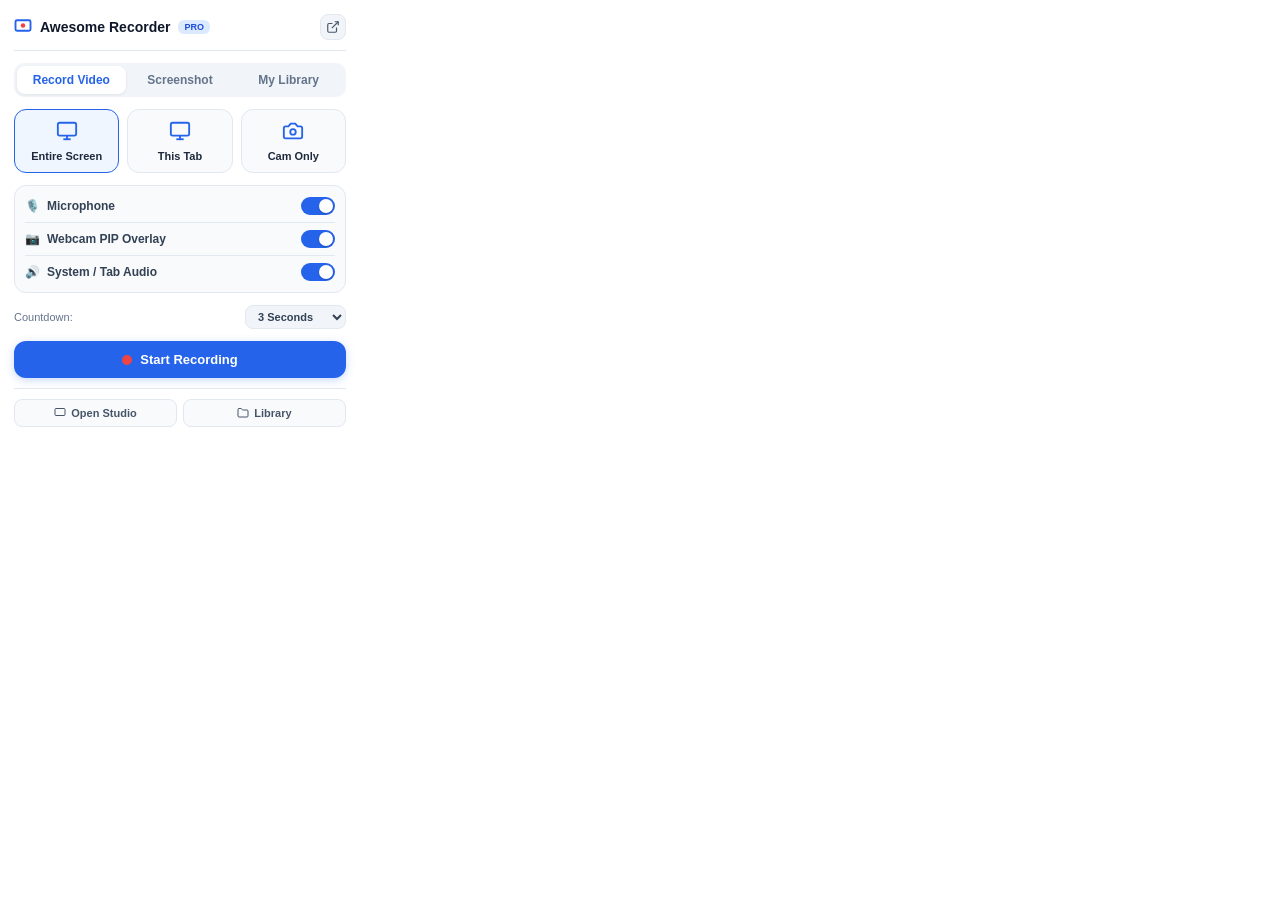
==== popup.html @ 2212f53e "i" ====
<!DOCTYPE html>
<html lang="en">
<head>
  <meta charset="utf-8">
  <title>Awesome Screen Recorder Pro</title>
  <style>
    * { box-sizing: border-box; margin: 0; padding: 0; font-family: -apple-system, BlinkMacSystemFont, 'Segoe UI', Roboto, Helvetica, Arial, sans-serif; }
    body { width: 360px; background: #ffffff; color: #0f172a; padding: 14px; user-select: none; }
    
    /* Header */
    .header { display: flex; align-items: center; justify-content: space-between; margin-bottom: 12px; padding-bottom: 10px; border-bottom: 1px solid #e2e8f0; }
    .logo { display: flex; align-items: center; gap: 8px; font-weight: 800; font-size: 14px; color: #0f172a; }
    .logo-badge { font-size: 9px; background: #dbeafe; color: #1d4ed8; font-weight: 700; padding: 2px 6px; border-radius: 6px; text-transform: uppercase; }
    .btn-icon-subtle { background: #f1f5f9; border: 1px solid #e2e8f0; border-radius: 8px; padding: 5px; cursor: pointer; color: #475569; display: flex; align-items: center; justify-content: center; }
    .btn-icon-subtle:hover { background: #e2e8f0; color: #0f172a; }

    /* Nav Tabs */
    .tabs { display: flex; background: #f1f5f9; border-radius: 10px; padding: 3px; margin-bottom: 12px; }
    .tab-btn { flex: 1; padding: 7px 4px; background: none; border: none; color: #64748b; font-size: 12px; font-weight: 700; cursor: pointer; border-radius: 8px; transition: all 0.15s ease; text-align: center; }
    .tab-btn.active { background: #ffffff; color: #2563eb; box-shadow: 0 1px 3px rgba(0,0,0,0.08); }

    /* Target Selector Cards */
    .target-grid { display: grid; grid-template-columns: 1fr 1fr 1fr; gap: 8px; margin-bottom: 12px; }
    .target-card { background: #f8fafc; border: 1.5px solid #e2e8f0; border-radius: 12px; padding: 10px 4px; text-align: center; cursor: pointer; transition: all 0.15s ease; }
    .target-card:hover { border-color: #93c5fd; background: #eff6ff; }
    .target-card.selected { border-color: #2563eb; background: #eff6ff; }
    .target-card svg { width: 22px; height: 22px; margin-bottom: 4px; color: #2563eb; }
    .target-title { font-size: 11px; font-weight: 700; color: #1e293b; }

    /* Toggles */
    .toggle-list { background: #f8fafc; border: 1px solid #e2e8f0; border-radius: 12px; padding: 4px 10px; margin-bottom: 12px; }
    .toggle-row { display: flex; align-items: center; justify-content: space-between; padding: 7px 0; border-bottom: 1px solid #e2e8f0; font-size: 12px; font-weight: 600; color: #334155; }
    .toggle-row:last-child { border-bottom: none; }
    .toggle-left { display: flex; align-items: center; gap: 7px; }
    
    .switch { position: relative; width: 34px; height: 18px; display: inline-block; }
    .switch input { opacity: 0; width: 0; height: 0; }
    .slider { position: absolute; cursor: pointer; top: 0; left: 0; right: 0; bottom: 0; background-color: #cbd5e1; border-radius: 20px; transition: .2s; }
    .slider:before { position: absolute; content: ""; height: 14px; width: 14px; left: 2px; bottom: 2px; background-color: white; border-radius: 50%; transition: .2s; box-shadow: 0 1px 2px rgba(0,0,0,0.2); }
    input:checked + .slider { background-color: #2563eb; }
    input:checked + .slider:before { transform: translateX(16px); }

    /* Options Row */
    .options-row { display: flex; align-items: center; justify-content: space-between; margin-bottom: 12px; font-size: 11px; color: #64748b; }
    .select-pill { background: #f1f5f9; border: 1px solid #e2e8f0; border-radius: 8px; padding: 4px 8px; font-size: 11px; font-weight: 600; color: #334155; outline: none; cursor: pointer; }

    /* Action Buttons */
    .btn-primary { width: 100%; padding: 11px; background: #2563eb; color: white; border: none; border-radius: 12px; font-weight: 800; font-size: 13px; cursor: pointer; display: flex; align-items: center; justify-content: center; gap: 8px; box-shadow: 0 2px 8px rgba(37,99,235,0.25); transition: background 0.15s; }
    .btn-primary:hover { background: #1d4ed8; }
    
    .rec-dot { width: 10px; height: 10px; border-radius: 50%; background: #ef4444; animation: pulse 1.5s infinite; }
    @keyframes pulse { 0% { opacity: 1; transform: scale(1); } 50% { opacity: 0.4; transform: scale(0.85); } 100% { opacity: 1; transform: scale(1); } }

    /* Screenshot Grid */
    .screenshot-grid { display: flex; flex-col; gap: 8px; }
    .shot-btn { display: flex; align-items: center; gap: 10px; width: 100%; padding: 10px 12px; background: #f8fafc; border: 1px solid #e2e8f0; border-radius: 12px; text-align: left; cursor: pointer; transition: all 0.15s; }
    .shot-btn:hover { background: #eff6ff; border-color: #93c5fd; }
    .shot-icon { width: 32px; height: 32px; border-radius: 8px; background: #dbeafe; color: #2563eb; display: flex; align-items: center; justify-content: center; shrink-0; }
    .shot-title { font-size: 12px; font-weight: 700; color: #0f172a; }
    .shot-desc { font-size: 10px; color: #64748b; }

    /* Footer Tools */
    .footer-tools { display: flex; gap: 6px; margin-top: 10px; padding-top: 10px; border-top: 1px solid #e2e8f0; }
    .tool-link { flex: 1; display: flex; align-items: center; justify-content: center; gap: 5px; padding: 7px; background: #f8fafc; border: 1px solid #e2e8f0; border-radius: 8px; font-size: 11px; font-weight: 700; color: #475569; cursor: pointer; text-decoration: none; transition: all 0.15s; }
    .tool-link:hover { background: #f1f5f9; color: #0f172a; border-color: #cbd5e1; }

    /* Notification banner */
    .notice { margin-top: 8px; padding: 6px 8px; background: #fef3c7; border: 1px solid #fde68a; border-radius: 8px; font-size: 10px; color: #92400e; display: none; line-height: 1.3; }
  </style>
</head>
<body>
  <!-- Top Header -->
  <div class="header">
    <div class="logo">
      <svg width="18" height="18" viewBox="0 0 24 24" fill="none" stroke="#2563eb" stroke-width="2.5"><rect width="20" height="14" x="2" y="3" rx="2"/><circle cx="12" cy="10" r="3" fill="#ef4444" stroke="none"/></svg>
      <span>Awesome Recorder</span>
      <span class="logo-badge">PRO</span>
    </div>
    <button class="btn-icon-subtle" id="btnOpenStudio" title="Open Full Studio">
      <svg width="14" height="14" viewBox="0 0 24 24" fill="none" stroke="currentColor" stroke-width="2"><path d="M18 13v6a2 2 0 0 1-2 2H5a2 2 0 0 1-2-2V8a2 2 0 0 1 2-2h6"/><polyline points="15 3 21 3 21 9"/><line x1="10" x2="21" y1="14" y2="3"/></svg>
    </button>
  </div>

  <!-- Tabs Navigation -->
  <div class="tabs">
    <button class="tab-btn active" id="tabRecord">Record Video</button>
    <button class="tab-btn" id="tabScreenshot">Screenshot</button>
    <button class="tab-btn" id="tabLibrary">My Library</button>
  </div>

  <!-- Panel 1: Record Video -->
  <div id="panelRecord">
    <div class="target-grid">
      <div class="target-card selected" data-target="desktop" id="targetDesktop">
        <svg viewBox="0 0 24 24" fill="none" stroke="currentColor" stroke-width="2"><rect width="20" height="14" x="2" y="3" rx="2"/><path d="M12 17v4"/><path d="M8 21h8"/></svg>
        <div class="target-title">Entire Screen</div>
      </div>
      <div class="target-card" data-target="tab" id="targetTab">
        <svg viewBox="0 0 24 24" fill="none" stroke="currentColor" stroke-width="2"><rect width="20" height="14" x="2" y="3" rx="2"/><line x1="8" x2="16" y1="21" y2="21"/><line x1="12" x2="12" y1="17" y2="21"/></svg>
        <div class="target-title">This Tab</div>
      </div>
      <div class="target-card" data-target="camera" id="targetCamera">
        <svg viewBox="0 0 24 24" fill="none" stroke="currentColor" stroke-width="2"><path d="M14.5 4h-5L7 7H4a2 2 0 0 0-2 2v9a2 2 0 0 0 2 2h16a2 2 0 0 0 2-2V9a2 2 0 0 0-2-2h-3l-2.5-3z"/><circle cx="12" cy="13" r="3"/></svg>
        <div class="target-title">Cam Only</div>
      </div>
    </div>

    <div class="toggle-list">
      <div class="toggle-row">
        <div class="toggle-left">
          <span>🎙️</span>
          <span>Microphone</span>
        </div>
        <label class="switch">
          <input type="checkbox" id="micToggle" checked>
          <span class="slider"></span>
        </label>
      </div>

      <div class="toggle-row">
        <div class="toggle-left">
          <span>📷</span>
          <span>Webcam PIP Overlay</span>
        </div>
        <label class="switch">
          <input type="checkbox" id="camToggle" checked>
          <span class="slider"></span>
        </label>
      </div>

      <div class="toggle-row">
        <div class="toggle-left">
          <span>🔊</span>
          <span>System / Tab Audio</span>
        </div>
        <label class="switch">
          <input type="checkbox" id="sysAudioToggle" checked>
          <span class="slider"></span>
        </label>
      </div>
    </div>

    <div class="options-row">
      <span>Countdown:</span>
      <select class="select-pill" id="countdownSelect">
        <option value="0">Off (Instant)</option>
        <option value="3" selected>3 Seconds</option>
        <option value="5">5 Seconds</option>
      </select>
    </div>

    <button class="btn-primary" id="btnStartRecording">
      <span class="rec-dot"></span>
      <span>Start Recording</span>
    </button>
  </div>

  <!-- Panel 2: Screenshot -->
  <div id="panelScreenshot" style="display: none;">
    <div class="screenshot-grid" style="display: flex; flex-direction: column; gap: 8px;">
      
      <button class="shot-btn" id="btnCaptureVisible">
        <div class="shot-icon">
          <svg width="18" height="18" viewBox="0 0 24 24" fill="none" stroke="currentColor" stroke-width="2"><path d="M23 19a2 2 0 0 1-2 2H3a2 2 0 0 1-2-2V8a2 2 0 0 1 2-2h4l2-3h6l2 3h4a2 2 0 0 1 2 2z"/><circle cx="12" cy="13" r="4"/></svg>
        </div>
        <div>
          <div class="shot-title">Capture Visible Part</div>
          <div class="shot-desc">Instant screenshot of current webpage</div>
        </div>
      </button>

      <button class="shot-btn" id="btnCaptureSelected">
        <div class="shot-icon">
          <svg width="18" height="18" viewBox="0 0 24 24" fill="none" stroke="currentColor" stroke-width="2"><path d="M6 2v14a2 2 0 0 0 2 2h14"/><path d="M18 22V8a2 2 0 0 0-2-2H2"/></svg>
        </div>
        <div>
          <div class="shot-title">Selected Area (Crop)</div>
          <div class="shot-desc">Drag crosshairs to crop any rectangular area</div>
        </div>
      </button>

      <button class="shot-btn" id="btnCaptureEntireScreen">
        <div class="shot-icon">
          <svg width="18" height="18" viewBox="0 0 24 24" fill="none" stroke="currentColor" stroke-width="2"><rect width="20" height="14" x="2" y="3" rx="2"/><path d="M12 17v4"/><path d="M8 21h8"/></svg>
        </div>
        <div>
          <div class="shot-title">Entire Screen Snapshot</div>
          <div class="shot-desc">Capture display frame from any monitor or app</div>
        </div>
      </button>

    </div>
  </div>

  <!-- Panel 3: Library -->
  <div id="panelLibrary" style="display: none;">
    <div style="text-align: center; padding: 20px 10px; background: #f8fafc; border: 1px dashed #cbd5e1; border-radius: 12px;">
      <svg width="32" height="32" viewBox="0 0 24 24" fill="none" stroke="#64748b" stroke-width="1.5" style="margin-bottom: 8px;"><path d="M4 20h16a2 2 0 0 0 2-2V8a2 2 0 0 0-2-2h-7.93a2 2 0 0 1-1.66-.9l-.82-1.2A2 2 0 0 0 7.93 3H4a2 2 0 0 0-2 2v13c0 1.1.9 2 2 2Z"/></svg>
      <div style="font-weight: 700; font-size: 13px; color: #1e293b; margin-bottom: 4px;">Recordings & Screenshots Library</div>
      <div style="font-size: 11px; color: #64748b; margin-bottom: 12px;">Access all saved videos, annotations, and snapshots.</div>
      <button class="btn-primary" id="btnLaunchLibrary">
        Open Library in Tab
      </button>
    </div>
  </div>

  <!-- Notice Banner for Chrome restricted pages -->
  <div class="notice" id="noticeMsg"></div>

  <!-- Footer Quick Links -->
  <div class="footer-tools">
    <button class="tool-link" id="btnFooterStudio">
      <svg width="12" height="12" viewBox="0 0 24 24" fill="none" stroke="currentColor" stroke-width="2"><rect width="20" height="14" x="2" y="3" rx="2"/></svg>
      <span>Open Studio</span>
    </button>
    <button class="tool-link" id="btnFooterLibrary">
      <svg width="12" height="12" viewBox="0 0 24 24" fill="none" stroke="currentColor" stroke-width="2"><path d="M4 20h16a2 2 0 0 0 2-2V8a2 2 0 0 0-2-2h-7.93a2 2 0 0 1-1.66-.9l-.82-1.2A2 2 0 0 0 7.93 3H4a2 2 0 0 0-2 2v13c0 1.1.9 2 2 2Z"/></svg>
      <span>Library</span>
    </button>
  </div>

  <script src="popup.js"></script>
</body>
</html>
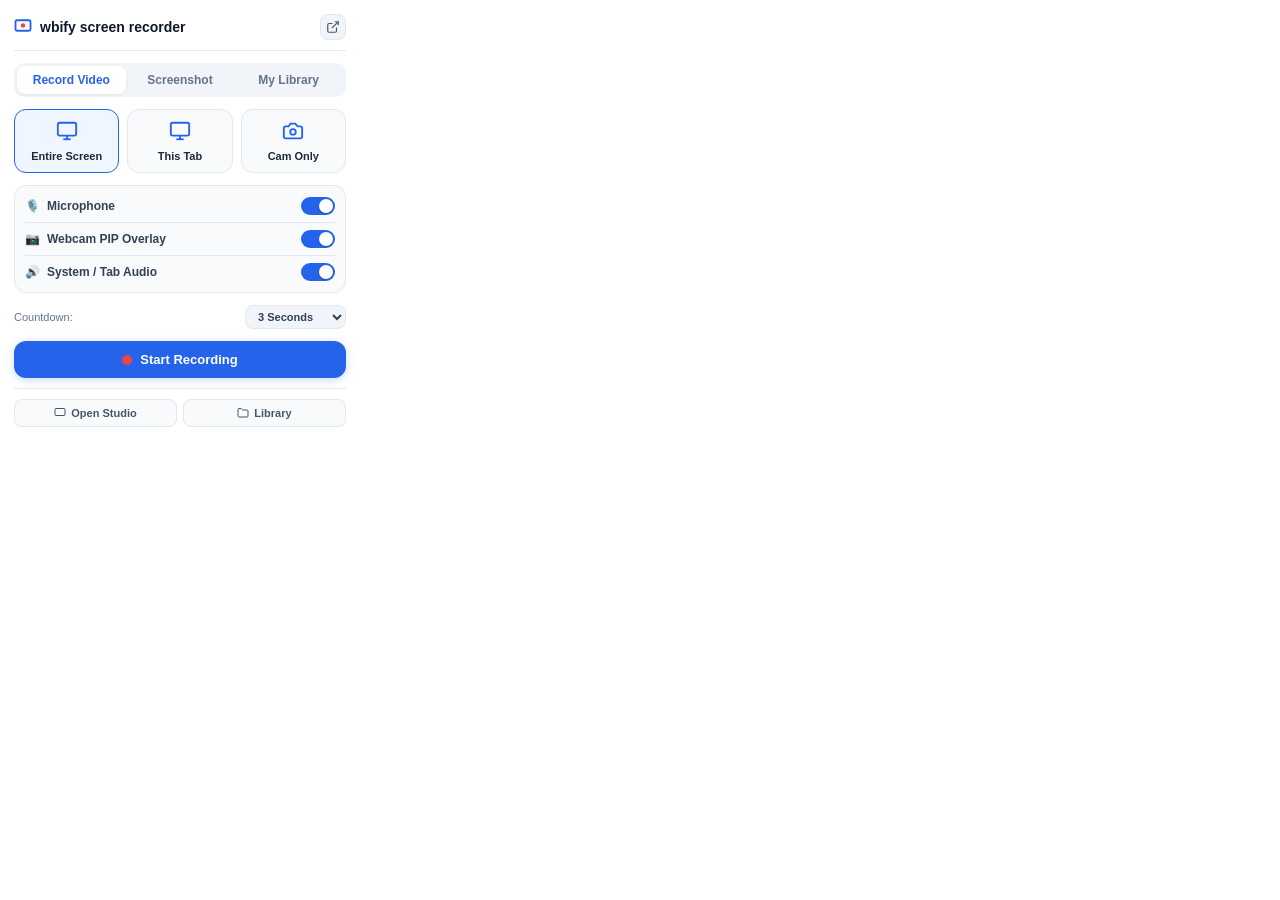
==== commit 903d214d: "first commit" ====
--- a/popup.html
+++ b/popup.html
@@ -2,7 +2,7 @@
 <html lang="en">
 <head>
   <meta charset="utf-8">
-  <title>Awesome Screen Recorder Pro</title>
+  <title>wbify screen recorder</title>
   <style>
     * { box-sizing: border-box; margin: 0; padding: 0; font-family: -apple-system, BlinkMacSystemFont, 'Segoe UI', Roboto, Helvetica, Arial, sans-serif; }
     body { width: 360px; background: #ffffff; color: #0f172a; padding: 14px; user-select: none; }
@@ -73,8 +73,7 @@
   <div class="header">
     <div class="logo">
       <svg width="18" height="18" viewBox="0 0 24 24" fill="none" stroke="#2563eb" stroke-width="2.5"><rect width="20" height="14" x="2" y="3" rx="2"/><circle cx="12" cy="10" r="3" fill="#ef4444" stroke="none"/></svg>
-      <span>Awesome Recorder</span>
-      <span class="logo-badge">PRO</span>
+      <span>wbify screen recorder</span>
     </div>
     <button class="btn-icon-subtle" id="btnOpenStudio" title="Open Full Studio">
       <svg width="14" height="14" viewBox="0 0 24 24" fill="none" stroke="currentColor" stroke-width="2"><path d="M18 13v6a2 2 0 0 1-2 2H5a2 2 0 0 1-2-2V8a2 2 0 0 1 2-2h6"/><polyline points="15 3 21 3 21 9"/><line x1="10" x2="21" y1="14" y2="3"/></svg>
@@ -159,13 +158,23 @@
   <div id="panelScreenshot" style="display: none;">
     <div class="screenshot-grid" style="display: flex; flex-direction: column; gap: 8px;">
       
+      <button class="shot-btn" id="btnCaptureFullPage">
+        <div class="shot-icon" style="background: #dcfce7; color: #16a34a;">
+          <svg width="18" height="18" viewBox="0 0 24 24" fill="none" stroke="currentColor" stroke-width="2"><path d="M12 3v18"/><path d="m8 7 4-4 4 4"/><path d="m8 17 4 4 4-4"/></svg>
+        </div>
+        <div>
+          <div class="shot-title">Full Page Capture (Top to Bottom)</div>
+          <div class="shot-desc">Auto-scrolls active tab to capture full webpage</div>
+        </div>
+      </button>
+
       <button class="shot-btn" id="btnCaptureVisible">
         <div class="shot-icon">
           <svg width="18" height="18" viewBox="0 0 24 24" fill="none" stroke="currentColor" stroke-width="2"><path d="M23 19a2 2 0 0 1-2 2H3a2 2 0 0 1-2-2V8a2 2 0 0 1 2-2h4l2-3h6l2 3h4a2 2 0 0 1 2 2z"/><circle cx="12" cy="13" r="4"/></svg>
         </div>
         <div>
           <div class="shot-title">Capture Visible Part</div>
-          <div class="shot-desc">Instant screenshot of current webpage</div>
+          <div class="shot-desc">Instant screenshot of current viewport</div>
         </div>
       </button>
 
@@ -176,16 +185,6 @@
         <div>
           <div class="shot-title">Selected Area (Crop)</div>
           <div class="shot-desc">Drag crosshairs to crop any rectangular area</div>
-        </div>
-      </button>
-
-      <button class="shot-btn" id="btnCaptureEntireScreen">
-        <div class="shot-icon">
-          <svg width="18" height="18" viewBox="0 0 24 24" fill="none" stroke="currentColor" stroke-width="2"><rect width="20" height="14" x="2" y="3" rx="2"/><path d="M12 17v4"/><path d="M8 21h8"/></svg>
-        </div>
-        <div>
-          <div class="shot-title">Entire Screen Snapshot</div>
-          <div class="shot-desc">Capture display frame from any monitor or app</div>
         </div>
       </button>
 
@@ -221,4 +220,4 @@
 
   <script src="popup.js"></script>
 </body>
-</html>+</html>
